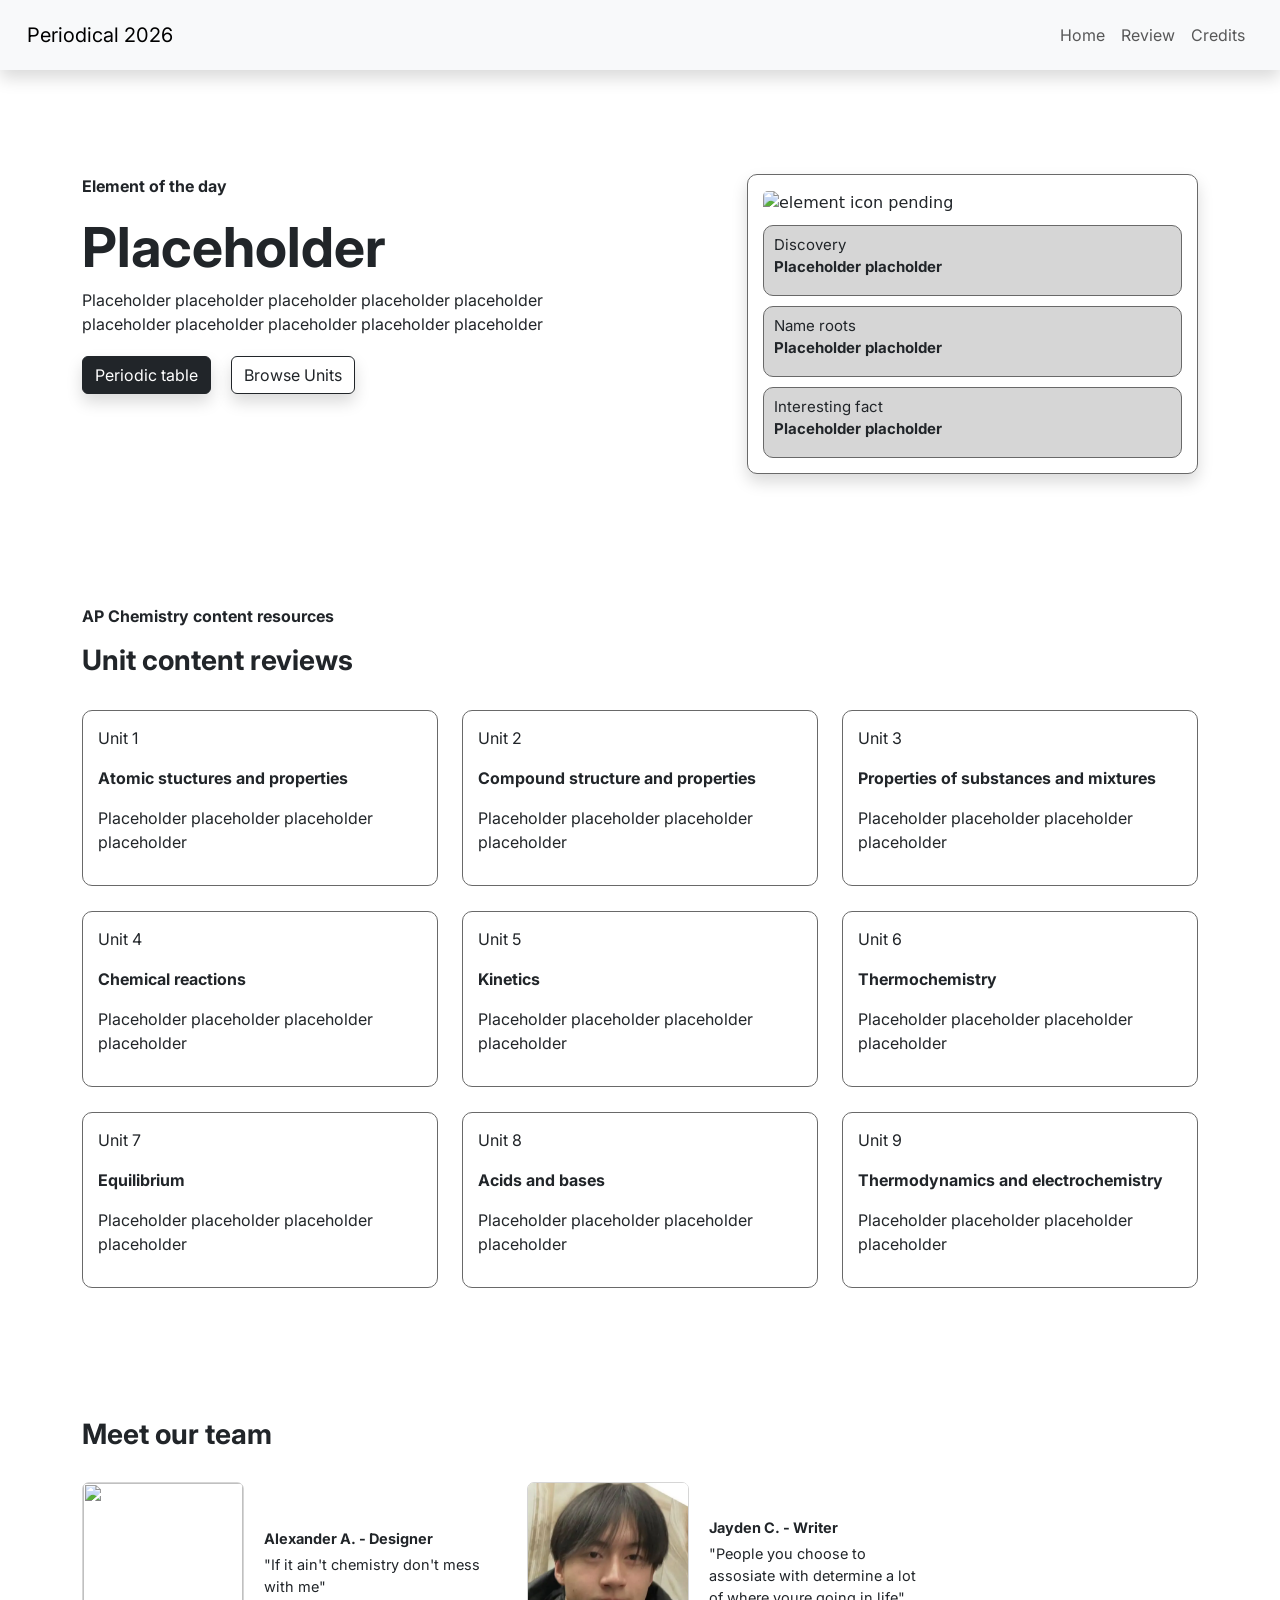
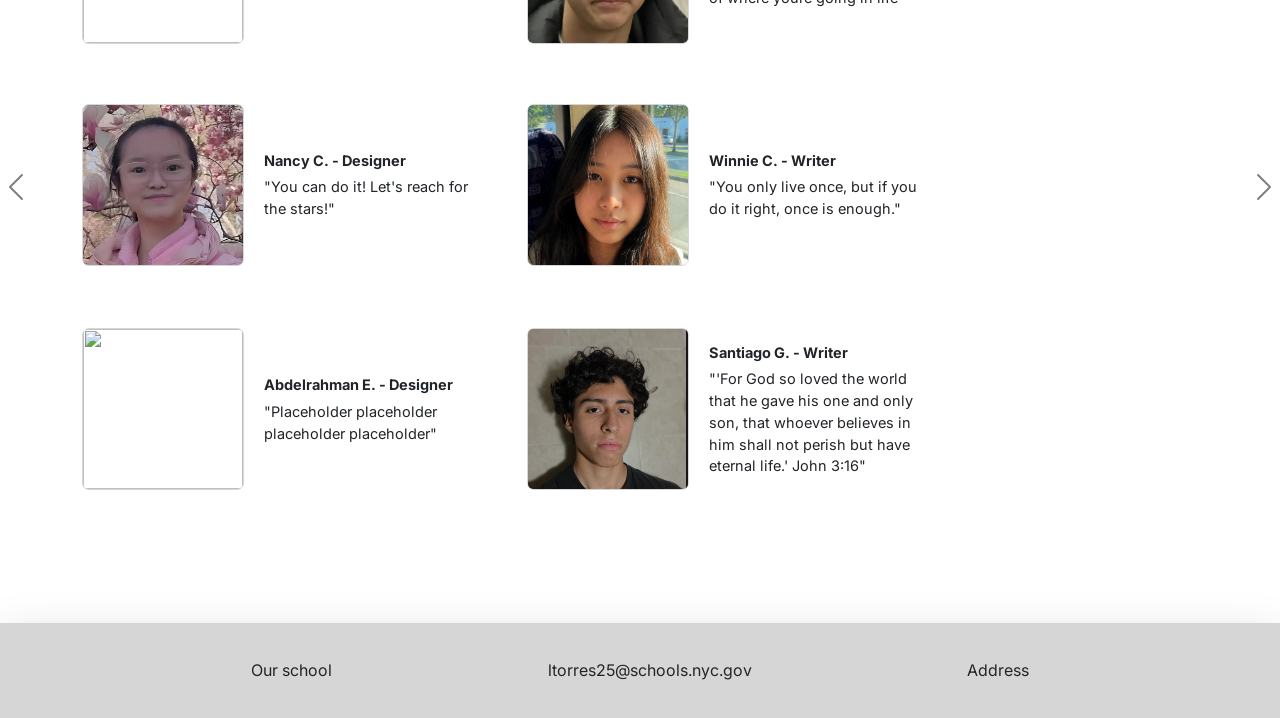
==== index.html @ 1b51ef60 "fix styling" ====
<!doctype html>
<html lang="en">
  <head>
    <meta charset="UTF-8" />
    <meta name="viewport" content="width=device-width, initial-scale=1.0" />
    <title>Periodical 2026</title>

    <!--Inter font-->
    <link rel="preconnect" href="https://fonts.googleapis.com">
    <link rel="preconnect" href="https://fonts.gstatic.com" crossorigin>
    <link href="https://fonts.googleapis.com/css2?family=Baloo+2:wght@400..800&family=Barlow+Condensed:ital,wght@0,100;0,200;0,300;0,400;0,500;0,600;0,700;0,800;0,900;1,100;1,200;1,300;1,400;1,500;1,600;1,700;1,800;1,900&family=BioRhyme:wght@200..800&family=Dongle&family=Gafata&family=Inter:ital,opsz,wght@0,14..32,100..900;1,14..32,100..900&family=Lexend:wght@100..900&family=Manrope:wght@200..800&family=Open+Sans:ital,wght@0,300..800;1,300..800&family=Petrona:ital,wght@0,100..900;1,100..900&family=Poppins:ital,wght@0,100;0,200;0,300;0,400;0,500;0,600;0,700;0,800;0,900;1,100;1,200;1,300;1,400;1,500;1,600;1,700;1,800;1,900&family=Roboto:ital,wght@0,100..900;1,100..900&family=Space+Mono:ital,wght@0,400;0,700;1,400;1,700&display=swap" rel="stylesheet">

    <link href="https://cdn.jsdelivr.net/npm/bootstrap@5.3.8/dist/css/bootstrap.min.css" rel="stylesheet" integrity="sha384-sRIl4kxILFvY47J16cr9ZwB07vP4J8+LH7qKQnuqkuIAvNWLzeN8tE5YBujZqJLB" crossorigin="anonymous">
    <link href="style.css" rel="stylesheet" type="text/css" />
  </head>
  <body>
    <p id="home">home</p>
    <nav class="navbar fixed-top bg-body-tertiary navbar-expand-lg shadow" data-bs-theme="light">
        <div class="container-fluid">
            <span class="navbar-brand mb-0 inter-regular">Periodical 2026</span>
            <button class="navbar-toggler" type="button" data-bs-toggle="collapse" data-bs-target="#navbarSupportedContent" aria-controls="navbarSupportedContent" aria-expanded="false" aria-label="Toggle navigation">
            <span class="navbar-toggler-icon"></span>
            </button>
            <div class="collapse navbar-collapse" id="navbarSupportedContent">
                <ul class="navbar-nav ms-auto mb-2 mb-lg-0">
                <li class="nav-item">
                    <a class="nav-link inter-regular" aria-current="page" href="#home">Home</a>
                </li>
                <li class="nav-item">
                    <a class="nav-link inter-regular" aria-current="page" href="#unit-content">Review</a>
                </li>
                <li class="nav-item">
                    <a class="nav-link inter-regular" aria-current="page" href="#credits">Credits</a>
                </li>
                </ul>
            </div>
        </div>
    </nav>

    <div class="container-fluid spacing" id="daily-element">
        <div class="container">
            <div class="row justify-content-center">
                <div class="col-lg-7 col-12 align-items-center">
                    <p class="inter-bold">Element of the day</p>
                    <h1 class="inter-bold" id="element-name">Placeholder</h1>
                    <p class="inter-regular"id="info">Placeholder placeholder placeholder placeholder placeholder placeholder placeholder placeholder placeholder placeholder</p>
                    <div id="button-align">
                        <a class="btn btn-dark shadow inter-regular" href="periodicTable.html">Periodic table</a>
                        <a class="btn btn-outline-dark shadow inter-regular" href="#unit-content">Browse Units</a>
                    </div>
                </div>
                <div class="col-lg-5 col-12 align-self-flex-end">
                    <div class="container shadow" id="element-card">
                        <img src="" alt="element icon pending">
                        <div class="box">
                            <p class="inter-regular sub-title">Discovery</p>
                            <p class="inter-bold">Placeholder placholder</p>
                        </div>
                        <div class="box">
                            <p class="inter-regular sub-title">Name roots</p>
                            <p class="inter-bold">Placeholder placholder</p>
                        </div>
                        <div class="box">
                            <p class="inter-regular sub-title">Interesting fact</p>
                            <p class="inter-bold">Placeholder placholder</p>
                        </div>
                    </div>
                </div>
            </div>
        </div>
    </div>

    <div class="container-fluid spacing" id="unit-content">
        <div class="container">
            <p class="inter-bold">AP Chemistry content resources</p>
            <h3 class="inter-bold">Unit content reviews</h3>
            <div class="row g-4 justify-content-center">
                <div class="col-lg-4 col-12">
                    <div class="units">
                        <a href="unit-template.html">
                            <p class="inter-regular">Unit 1</p>
                            <p class="inter-bold">Atomic stuctures and properties</p>
                            <p class="inter-regular">Placeholder placeholder placeholder placeholder</p>
                        </a>
                    </div>
                </div>
                <div class="col-lg-4 col-12">
                    <div class="units">
                        <a href="unit-template.html">
                            <p class="inter-regular">Unit 2</p>
                            <p class="inter-bold">Compound structure and properties</p>
                            <p class="inter-regular">Placeholder placeholder placeholder placeholder</p>
                        </a>
                    </div>
                </div>
                <div class="col-lg-4 col-12 ">
                    <div class="units">
                        <a href="unit-template.html">
                            <p class="inter-regular">Unit 3</p>
                            <p class="inter-bold">Properties of substances and mixtures</p>
                            <p class="inter-regular">Placeholder placeholder placeholder placeholder</p>
                        </a>
                    </div>
                </div>
            </div>
            <div class="row g-4 justify-content-center">
                <div class="col-lg-4 col-12">
                    <div class="units">
                        <a href="unit-template.html">
                            <p class="inter-regular">Unit 4</p>
                            <p class="inter-bold">Chemical reactions</p>
                            <p class="inter-regular">Placeholder placeholder placeholder placeholder</p>
                        </a>
                    </div>
                </div>
                <div class="col-lg-4 col-12">
                    <div class="units">
                        <a href="unit-template.html">
                            <p class="inter-regular">Unit 5</p>
                            <p class="inter-bold">Kinetics</p>
                            <p class="inter-regular">Placeholder placeholder placeholder placeholder</p>
                        </a>
                    </div>
                </div>
                <div class="col-lg-4 col-12 ">
                    <div class="units">
                        <a href="unit-template.html">
                            <p class="inter-regular">Unit 6</p>
                            <p class="inter-bold">Thermochemistry</p>
                            <p class="inter-regular">Placeholder placeholder placeholder placeholder</p>
                        </a>
                    </div>
                </div>
            </div>
            <div class="row g-4 justify-content-center">
                <div class="col-lg-4 col-12">
                    <div class="units">
                        <a href="unit-template.html">
                            <p class="inter-regular">Unit 7</p>
                            <p class="inter-bold">Equilibrium</p>
                            <p class="inter-regular">Placeholder placeholder placeholder placeholder</p>
                        </a>
                    </div>
                </div>
                <div class="col-lg-4 col-12">
                    <div class="units">
                        <a href="unit-template.html">
                            <p class="inter-regular">Unit 8</p>
                            <p class="inter-bold">Acids and bases</p>
                            <p class="inter-regular">Placeholder placeholder placeholder placeholder</p>
                        </a>
                    </div>
                </div>
                <div class="col-lg-4 col-12 ">
                    <div class="units">
                        <a href="unit-template.html">
                            <p class="inter-regular">Unit 9</p>
                            <p class="inter-bold">Thermodynamics and electrochemistry</p>
                            <p class="inter-regular">Placeholder placeholder placeholder placeholder</p>
                        </a>
                    </div>
                </div>
            </div>
        </div>
    </div>

    <div class="container-fluid spacing" id="credits">
        <div class="container">
        <h3 class="inter-bold">Meet our team</h3>
            <div class="carousel carousel-dark slide" id="carousel-team" data-bs-ride="carousel">
                <div class="carousel-inner">
                    <div class="carousel-item active">
                        <div class="profiles">
                            <div class="person">
                                <div class="picture">
                                    <img src="imgs/Alexander Alvarado.jpg" width="160px" height="160px">
                                </div>
                                <div class="description">
                                    <p class="name inter-bold">Alexander A. - Designer</p>
                                    <p class="inter-regular">"If it ain't chemistry don't mess with me"</p>
                                </div>
                            </div>
                            <div class="person">
                                <div class="picture">
                                    <img src="imgs/Jayden Cen.png" width="160px" height="160px">
                                </div>
                                <div class="description">
                                    <p class="name inter-bold">Jayden C. - Writer</p>
                                    <p class="inter-regular">"People you choose to assosiate with determine a lot of where youre going in life"</p>
                                </div>
                            </div>
                            <div class="person">
                                <div class="picture">
                                    <img src="imgs/Nancy Chen.png" width="160px" height="160px">
                                </div>
                                <div class="description">
                                    <p class="name inter-bold">Nancy C. - Designer</p>
                                    <p class="inter-regular">"You can do it! Let's reach for the stars!"</p>
                                </div>
                            </div>
                            <div class="person">
                                <div class="picture">
                                    <img src="imgs/Winnie Chen.png" width="160px" height="160px">
                                </div>
                                <div class="description">
                                    <p class="name inter-bold">Winnie C. - Writer</p>
                                    <p class="inter-regular">"You only live once, but if you do it right, once is enough."</p>
                                </div>
                            </div>
                            <div class="person">
                                <div class="picture">
                                    <img src="https://cdn.pixabay.com/photo/2015/10/05/22/37/blank-profile-picture-973460_1280.png" width="160px" height="160px">
                                </div>
                                <div class="description">
                                    <p class="name inter-bold">Abdelrahman E. - Designer</p>
                                    <p class="inter-regular">"Placeholder placeholder placeholder placeholder"</p>
                                </div>
                            </div>
                            <div class="person">
                                <div class="picture">
                                    <img src="imgs/Santiago Garcia Vidal.png" width="160px" height="160px">
                                </div>
                                <div class="description">
                                    <p class="name inter-bold">Santiago G. - Writer</p>
                                    <p class="inter-regular">"'For God so loved the world that he gave his one and only son, that whoever believes in him shall not perish but have eternal life.' John 3:16"</p>
                                </div>
                            </div>
                        </div>
                    </div>
                    <div class="carousel-item">
                        <div class="profiles">
                            <div class="person">
                                <div class="picture">
                                    <img src="imgs/Sara Golabek.jpg" width="160px" height="160px">
                                </div>
                                <div class="description">
                                    <p class="name inter-bold">Sara G. - Writer</p>
                                    <p class="inter-regular" style="font-size: 13px">"Knowing is better than wondering. Waking is better than sleeping, and even the biggest failure, even the worst mistake, beats the hell out of never trying."</p>
                                </div>
                            </div>
                            <div class="person">
                                <div class="picture">
                                    <img src="https://cdn.pixabay.com/photo/2015/10/05/22/37/blank-profile-picture-973460_1280.png" width="160px" height="160px">
                                </div>
                                <div class="description">
                                    <p class="name inter-bold">Qilin G. - Writer</p>
                                    <p class="inter-regular">"Placeholder placeholder placeholder placeholder"</p>
                                </div>
                            </div>
                            <div class="person">
                                <div class="picture">
                                    <img src="https://cdn.pixabay.com/photo/2015/10/05/22/37/blank-profile-picture-973460_1280.png" width="160px" height="160px">
                                </div>
                                <div class="description">
                                    <p class="name inter-bold">Lixin H. - Designer</p>
                                    <p class="inter-regular">"Placeholder placeholder placeholder placeholder"</p>
                                </div>
                            </div>
                            <div class="person">
                                <div class="picture">
                                    <img src="imgs/Ronnie Huang.jpg" width="160px" height="160px">
                                </div>
                                <div class="description">
                                    <p class="name inter-bold">Ronnie H. - Writer</p>
                                    <p class="inter-regular">"You only get one life to try everything, so don't hesitate to go beyond."</p>
                                </div>
                            </div>
                            <div class="person">
                                <div class="picture">
                                    <img src="https://cdn.pixabay.com/photo/2015/10/05/22/37/blank-profile-picture-973460_1280.png" width="160px" height="160px">
                                </div>
                                <div class="description">
                                    <p class="name inter-bold">Yiwen J. - Designer</p>
                                    <p class="inter-regular">"Placeholder placeholder placeholder placeholder"</p>
                                </div>
                            </div>
                            <div class="person">
                                <div class="picture">
                                    <img src="imgs/Farzona Khabibova.png" width="160px" height="160px">
                                </div>
                                <div class="description">
                                    <p class="name inter-bold">Farzona K. - Writer</p>
                                    <p class="inter-regular">"What are you afraid of losing, when nothing in the world actually belongs to you."</p>
                                </div>
                            </div>
                        </div>
                    </div>
                    <div class="carousel-item">
                        <div class="profiles">
                            <div class="person">
                                <div class="picture">
                                    <img src="imgs/Jayden Khoo.png" width="160px" height="160px">
                                </div>
                                <div class="description">
                                    <p class="name inter-bold">Jayden K. - Writer</p>
                                    <p class="inter-regular">"Education is important but so is food"</p>
                                </div>
                            </div>
                            <div class="person">
                                <div class="picture">
                                    <img src="imgs/Lizzy Kopaleishvili.jpg" width="160px" height="160px">
                                </div>
                                <div class="description">
                                    <p class="name inter-bold">Lizzy K. - Writer</p>
                                    <p class="inter-regular">"I'm finally out of my element"</p>
                                </div>
                            </div>
                            <div class="person">
                                <div class="picture">
                                    <img src="imgs/Darren Li.png" width="160px" height="160px">
                                </div>
                                <div class="description">
                                    <p class="name inter-bold">Darren L. - Designer</p>
                                    <p class="inter-regular">"You can choose your own growth, but you can’t choose it for anyone else. Focus on your progress, not on forcing your vision onto others."</p>
                                </div>
                            </div>
                            <div class="person">
                                <div class="picture">
                                    <img src="imgs/William Li.jpg" width="160px" height="160px">
                                </div>
                                <div class="description">
                                    <p class="name inter-bold">William L. - Designer</p>
                                    <p class="inter-regular">"If you've ever regretted missing out on something, how can you be sure that you would definitely succeed? So don't look back."</p>
                                </div>
                            </div>
                            <div class="person">
                                <div class="picture">
                                    <img src="imgs/Jacky Lin.png" width="160px" height="160px">
                                </div>
                                <div class="description">
                                    <p class="name inter-bold">Jacky L. - Writer</p>
                                    <p class="inter-regular">"You have to learn to adapt to circumstances and be ready to respond to any situation, in order to flow around obtsacles."</p>
                                </div>
                            </div>
                            <div class="person">
                                <div class="picture">
                                    <img src="https://cdn.pixabay.com/photo/2015/10/05/22/37/blank-profile-picture-973460_1280.png" width="160px" height="160px">
                                </div>
                                <div class="description">
                                    <p class="name inter-bold">Leo L. - Designer</p>
                                    <p class="inter-regular">"Placeholder placeholder placeholder placeholder"</p>
                                </div>
                            </div>
                        </div>
                    </div>
                    <div class="carousel-item">
                        <div class="profiles">
                            <div class="person">
                                <div class="picture">
                                    <img src="https://cdn.pixabay.com/photo/2015/10/05/22/37/blank-profile-picture-973460_1280.png" width="160px" height="160px">
                                </div>
                                <div class="description">
                                    <p class="name inter-bold">Ryan L. - Designer</p>
                                    <p class="inter-regular">"Placeholder placeholder placeholder placeholder"</p>
                                </div>
                            </div>
                            <div class="person">
                                <div class="picture">
                                    <img src="https://cdn.pixabay.com/photo/2015/10/05/22/37/blank-profile-picture-973460_1280.png" width="160px" height="160px">
                                </div>
                                <div class="description">
                                    <p class="name inter-bold">Xue L. - Writer</p>
                                    <p class="inter-regular">"Placeholder placeholder placeholder placeholder"</p>
                                </div>
                            </div>
                            <div class="person">
                                <div class="picture">
                                    <img src="imgs/zhenglin.png" width="160px" height="160px">
                                </div>
                                <div class="description">
                                    <p class="name inter-bold">Zheng L. - Writer</p>
                                    <p class="inter-regular">"阿巴阿巴s"</p>
                                </div>
                            </div>
                            <div class="person">
                                <div class="picture">
                                    <img src="imgs/Jolee Liu.jpg" width="160px" height="160px">
                                </div>
                                <div class="description">
                                    <p class="name inter-bold">Jolee L. - Designer</p>
                                    <p class="inter-regular">"Look beyond perfectionism and embrace rigorous challenges."</p>
                                </div>
                            </div>
                            <div class="person">
                                <div class="picture">
                                    <img src="imgs/Gabriel Mora.png" width="160px" height="160px">
                                </div>
                                <div class="description">
                                    <p class="name inter-bold">Gabriel M. - Designer</p>
                                    <p class="inter-regular">"Hi"</p>
                                </div>
                            </div>
                            <div class="person">
                                <div class="picture">
                                    <img src="https://cdn.pixabay.com/photo/2015/10/05/22/37/blank-profile-picture-973460_1280.png" width="160px" height="160px">
                                </div>
                                <div class="description">
                                    <p class="name inter-bold">Citali P. - Writer</p>
                                    <p class="inter-regular">"Placeholder placeholder placeholder placeholder"</p>
                                </div>
                            </div>
                        </div>
                    </div>
                    <div class="carousel-item">
                        <div class="profiles">
                            <div class="person">
                                <div class="picture">
                                    <img src="imgs/Edward Perez Gomez.jpg" width="160px" height="160px">
                                </div>
                                <div class="description">
                                    <p class="name inter-bold">Edward P. - Designer</p>
                                    <p class="inter-regular">"You owe it to yourself to become everything you’ve ever dreamed of being."</p>
                                </div>
                            </div>
                            <div class="person">
                                <div class="picture">
                                    <img src="imgs/Rain Song.jpg" width="160px" height="160px">
                                </div>
                                <div class="description">
                                    <p class="name inter-bold">Rain S. - Designer</p>
                                    <p class="inter-regular">"Hi Everybody"</p>
                                </div>
                            </div>
                            <div class="person">
                                <div class="picture">
                                    <img src="https://cdn.pixabay.com/photo/2015/10/05/22/37/blank-profile-picture-973460_1280.png" width="160px" height="160px">
                                </div>
                                <div class="description">
                                    <p class="name inter-bold">Jesus V. - Writer</p>
                                    <p class="inter-regular">"Placeholder placeholder placeholder placeholder"</p>
                                </div>
                            </div>
                            <div class="person">
                                <div class="picture">
                                    <img src="imgs/Shi Jun Weng.png" width="160px" height="160px">
                                </div>
                                <div class="description">
                                    <p class="name inter-bold">Shijun W. - Designer</p>
                                    <p class="inter-regular">"Just write code in chemistry"</p>
                                </div>
                            </div>
                            <div class="person">
                                <div class="picture">
                                    <img src="imgs/Cammi Wong.jpg" width="160px" height="160px">
                                </div>
                                <div class="description">
                                    <p class="name inter-bold">Cammi W. - Writer</p>
                                    <p class="inter-regular">"We can become what we think"</p>
                                </div>
                            </div>
                            <div class="person">
                                <div class="picture">
                                    <img src="imgs/Tina Xiao.png" width="160px" height="160px">
                                </div>
                                <div class="description">
                                    <p class="name inter-bold">Tina X. - Designer</p>
                                    <p class="inter-regular">"If you believe in yourself, anything is possible"</p>
                                </div>
                            </div>
                        </div>
                    </div>
                </div>
                <button class="carousel-control-prev" type="button" data-bs-target="#carousel-team" data-bs-slide="prev">
                    <span class="carousel-control-prev-icon" aria-hidden="true"></span>
                    <span class="visually-hidden">Previous</span>
                </button>
                <button class="carousel-control-next" type="button" data-bs-target="#carousel-team" data-bs-slide="next">
                    <span class="carousel-control-next-icon" aria-hidden="true"></span>
                    <span class="visually-hidden">Next</span>
                </button>
            </div>
        </div>
    </div>

    <div class="shadow-lg" id="footer">
        <footer>
            <div>
                <a class="inter-regular" href="https://www.hstat.org/" target="_blank">Our school</a>
            </div>
            <div>
                <a class="inter-regular" href="mailto:ltorres25@schools.nyc.gov" target="_blank">ltorres25@schools.nyc.gov</a>
            </div>
            <div>
                <a class="inter-regular" href="https://maps.app.goo.gl/sKHwJFH19ot9GF3d6" target="_blank">Address</a>
            </div>
        </footer>
    </div>

    <script src="https://cdn.jsdelivr.net/npm/bootstrap@5.3.8/dist/js/bootstrap.bundle.min.js" integrity="sha384-FKyoEForCGlyvwx9Hj09JcYn3nv7wiPVlz7YYwJrWVcXK/BmnVDxM+D2scQbITxI" crossorigin="anonymous"></script>
  </body>
</html>
---- style.css ----
.inter-regular {
  font-family: "Inter", sans-serif;
  font-optical-sizing: auto;
  font-weight: 400;
  font-style: normal;
}
.inter-bold {
  font-family: "Inter", sans-serif;
  font-optical-sizing: auto;
  font-weight: 700;
  font-style: normal;
}
.navbar {
  padding: 15px;
}

.spacing {
  margin-bottom: 130px;
}
#daily-element{
    margin-top: 150px;
    padding: 0px 60px 0px 60px;
    width: 100%;
}
#element-name {
  font-size: 55px;
}
#button-align{
  display: flex;
  align-content: center;
  margin-top: 20px;
}
.btn {
  margin: 0px 20px 0px 0px;
}
#info {
  max-width: 500px;
}
#element-card {
  background-color: #fff;
  border: 1px solid #696969;
  border-radius: 10px;
  padding: 15px;
  margin-left: auto;
  width: 500px;
}
.align-self-flex-end{
  display:flex;
  align-self: flex-end;
}
.box{
  background-color: #d6d6d6;
  border: 1px solid #696969;
  border-radius: 10px;
  padding-left: 10px;
  margin: auto;
  margin-top: 10px;
  font-size: 15px;
}
.sub-title{
  margin: 8px 0px 0px 0px;
}

#unit-content{
  padding: 0px 60px 0px 60px;
  width: 100%;
}
.units{
  background-color: #fff;
  border: 1px solid #696969;
  border-radius: 10px;
  padding: 15px;
  margin-top: 25px;
}
a {
    text-decoration: none;
    color: inherit;
    /* display:block; */
}
img{
  border-radius: 5px;
}

#credits {
  padding: 0px 60px 0px 60px;
  position: relative;
}
.profiles {
  display:flex;
  flex-wrap: wrap;
  gap: 45px;
  justify-content: flex-start;
  row-gap: 60px;
  min-height: 450px;
}
/* .top-row{
  margin-bottom: 55px;
} */
.person{
  display: flex;
  align-items:center;
  gap: 20px;
}
.picture {
  margin:auto;
  border: 1px solid #d6d6d6;
  border-radius: 7px;
}
.description {
  margin: auto;
  width:218px;
  font-size: 14.5px;
}
.name{
  margin: 16px 0px 5px 0px;
}

.carousel{
  margin-top: 30px;
}
.carousel-control-prev {
  left: -150px;
}
.carousel-control-next {
  right: -150px;
}

#footer{
  background-color: #d6d6d6;
  margin-top: 130px;
}
footer{
  display: flex;
  justify-content: space-evenly;
  align-items: baseline;
  margin: auto;
  text-align:center;
  flex-wrap: wrap;
  align-content: center;
  padding: 35px;
}
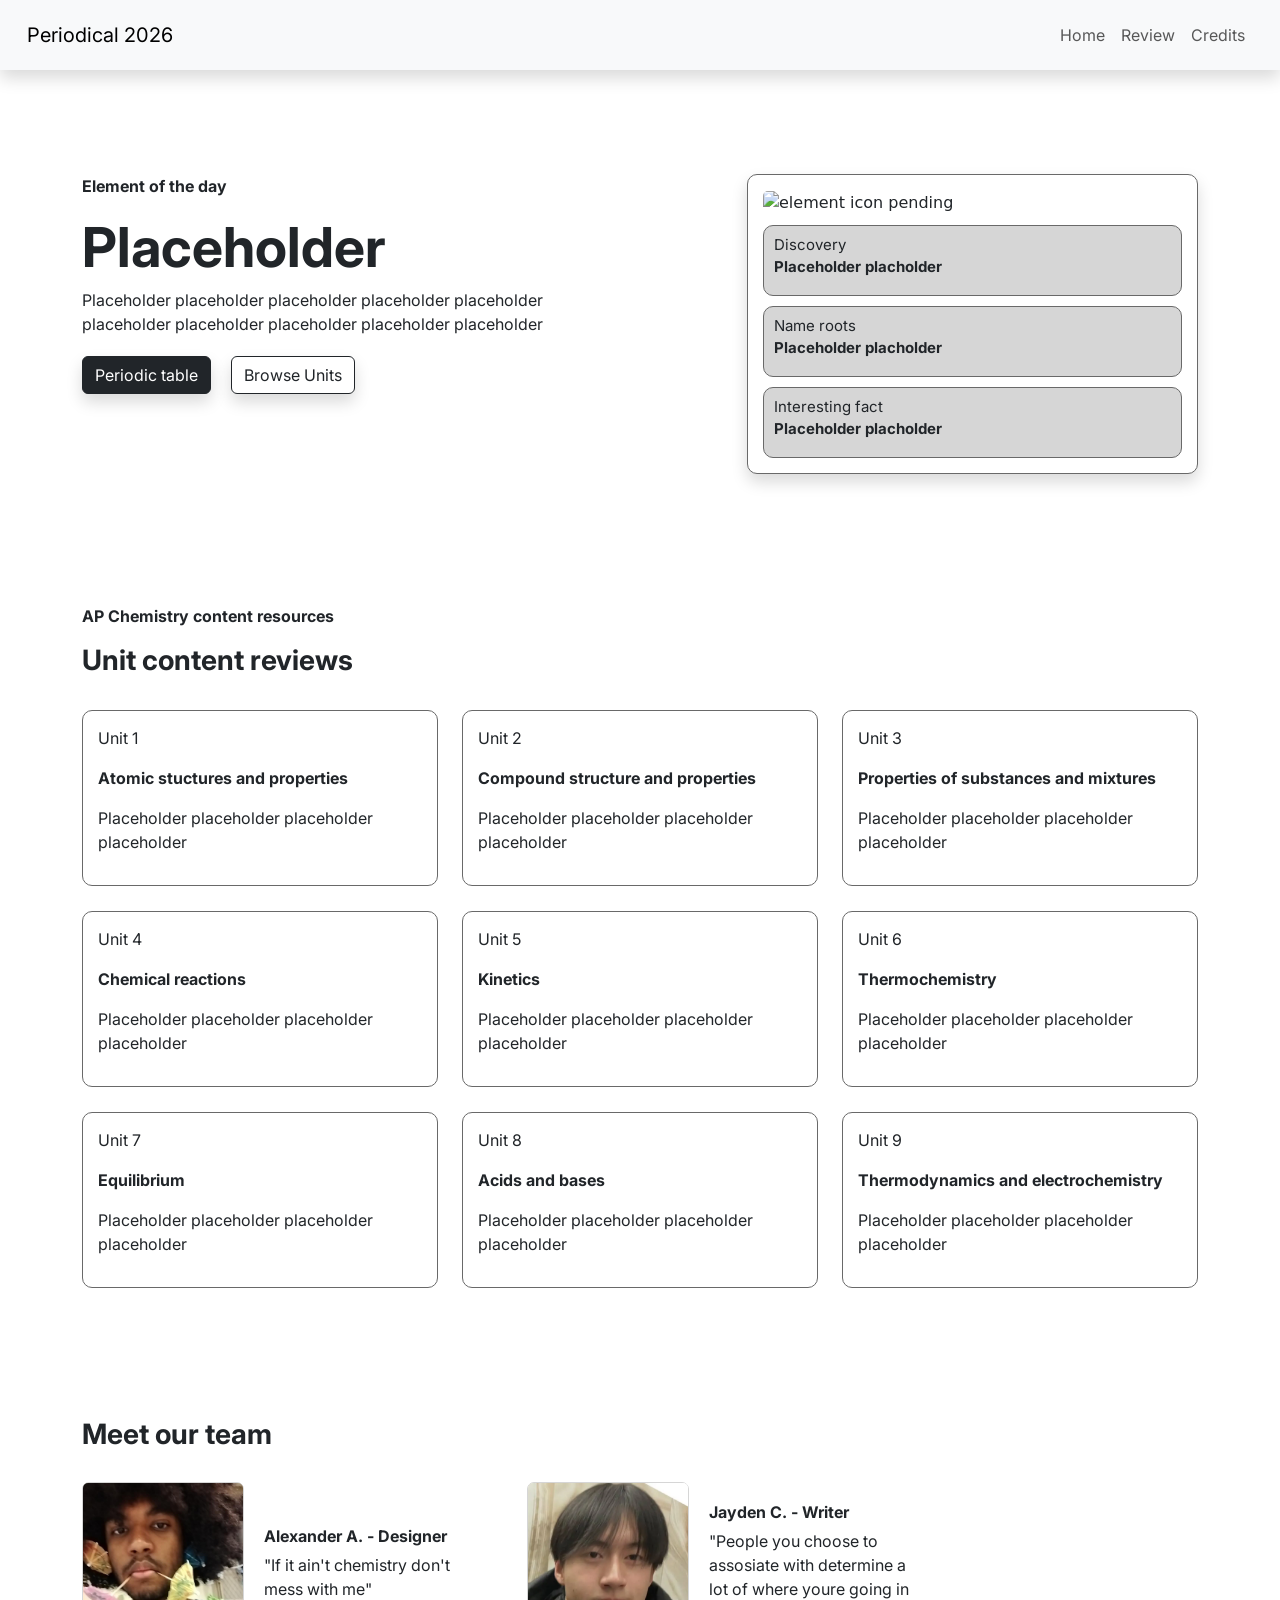
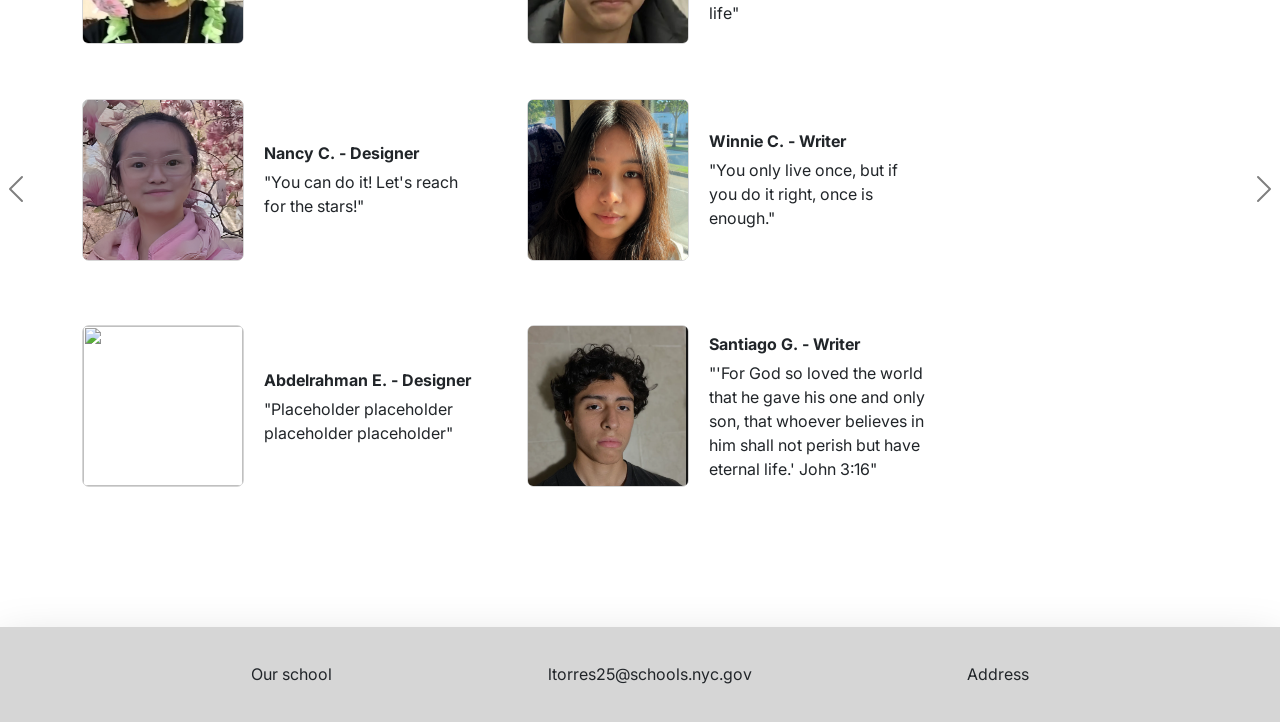
==== commit a5147d72: "Merge branch 'kysondev:main' into main" ====
--- a/index.html
+++ b/index.html
@@ -235,7 +235,7 @@
                                 </div>
                                 <div class="description">
                                     <p class="name inter-bold">Sara G. - Writer</p>
-                                    <p class="inter-regular" style="font-size: 13px">"Knowing is better than wondering. Waking is better than sleeping, and even the biggest failure, even the worst mistake, beats the hell out of never trying."</p>
+                                    <p class="inter-regular">"Knowing is better than wondering. Waking is better than sleeping, and even the biggest failure, even the worst mistake, beats the hell out of never trying."</p>
                                 </div>
                             </div>
                             <div class="person">
@@ -258,7 +258,7 @@
                             </div>
                             <div class="person">
                                 <div class="picture">
-                                    <img src="imgs/Ronnie Huang.jpg" width="160px" height="160px">
+                                    <img src="imgs/Ronnie Huang.png" width="160px" height="160px">
                                 </div>
                                 <div class="description">
                                     <p class="name inter-bold">Ronnie H. - Writer</p>
@@ -298,7 +298,7 @@
                             </div>
                             <div class="person">
                                 <div class="picture">
-                                    <img src="imgs/Lizzy Kopaleishvili.jpg" width="160px" height="160px">
+                                    <img src="imgs/Lizzy Kopaleishvili.png" width="160px" height="160px">
                                 </div>
                                 <div class="description">
                                     <p class="name inter-bold">Lizzy K. - Writer</p>
@@ -436,7 +436,7 @@
                                 </div>
                                 <div class="description">
                                     <p class="name inter-bold">Shijun W. - Designer</p>
-                                    <p class="inter-regular">"Just write code in chemistry"</p>
+                                    <p class="Just write code in chemistry"></p>
                                 </div>
                             </div>
                             <div class="person">
--- a/style.css
+++ b/style.css
@@ -89,9 +89,8 @@
   display:flex;
   flex-wrap: wrap;
   gap: 45px;
-  justify-content: flex-start;
-  row-gap: 60px;
-  min-height: 450px;
+  justify-content: start;
+  row-gap: 55px;
 }
 /* .top-row{
   margin-bottom: 55px;
@@ -109,7 +108,6 @@
 .description {
   margin: auto;
   width:218px;
-  font-size: 14.5px;
 }
 .name{
   margin: 16px 0px 5px 0px;
@@ -138,4 +136,4 @@
   flex-wrap: wrap;
   align-content: center;
   padding: 35px;
-}
+}
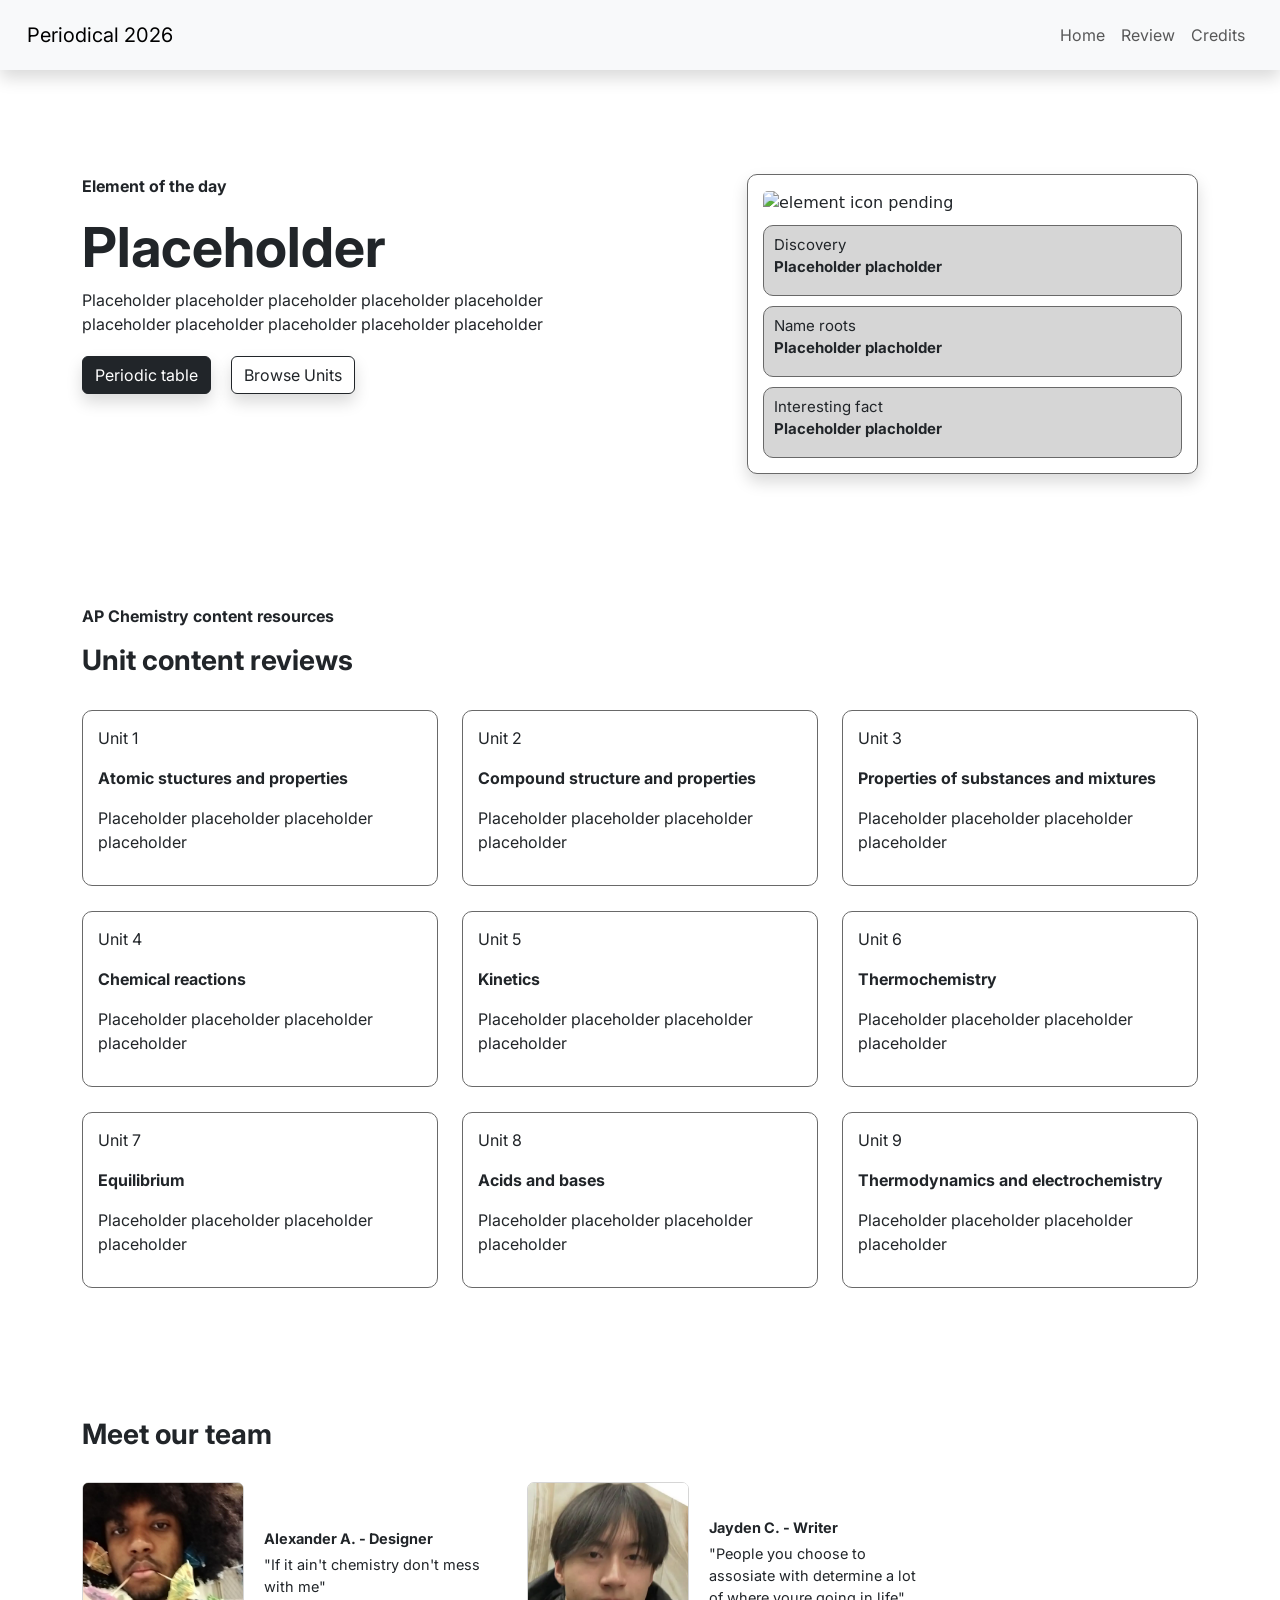
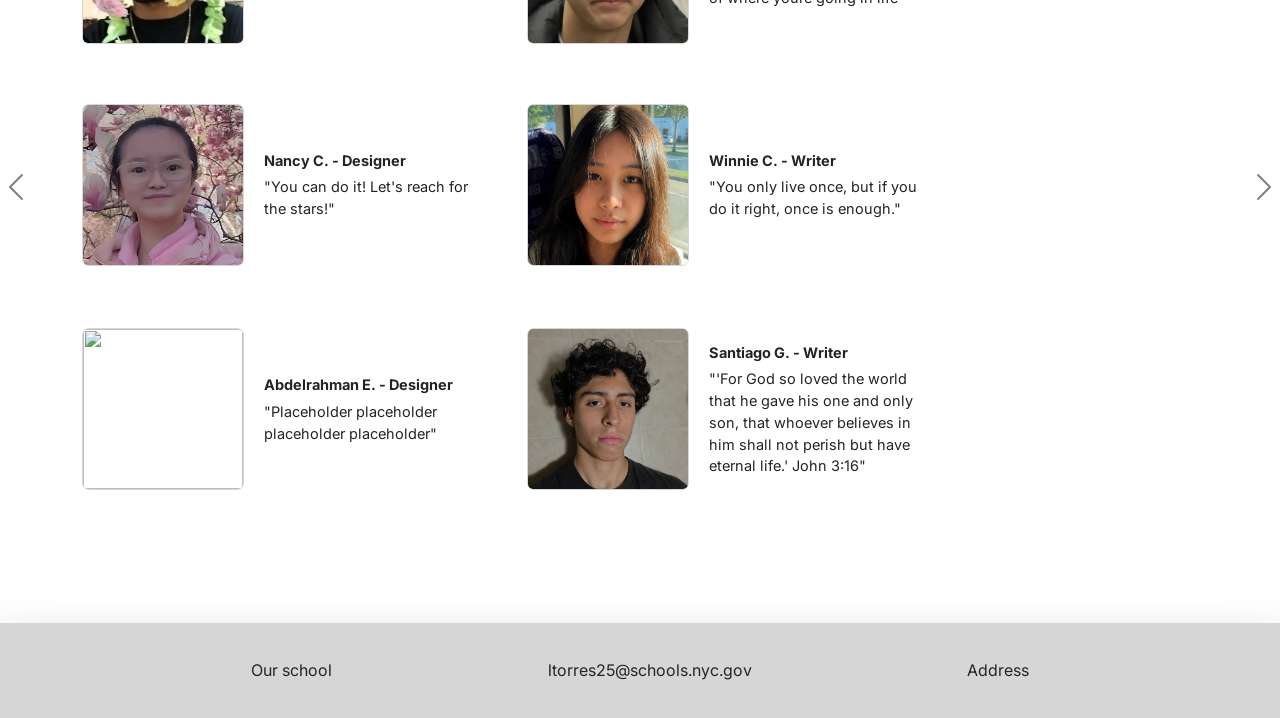
==== commit 14351b5a: "Merge branch 'kysondev:main' into main" ====
--- a/index.html
+++ b/index.html
@@ -218,7 +218,7 @@
                             </div>
                             <div class="person">
                                 <div class="picture">
-                                    <img src="imgs/Santiago Garcia Vidal.png" width="160px" height="160px">
+                                    <img src="imgs/Santiago Garcia Vidal.jpg" width="160px" height="160px">
                                 </div>
                                 <div class="description">
                                     <p class="name inter-bold">Santiago G. - Writer</p>
@@ -235,7 +235,7 @@
                                 </div>
                                 <div class="description">
                                     <p class="name inter-bold">Sara G. - Writer</p>
-                                    <p class="inter-regular">"Knowing is better than wondering. Waking is better than sleeping, and even the biggest failure, even the worst mistake, beats the hell out of never trying."</p>
+                                    <p class="inter-regular" style="font-size: 13px">"Knowing is better than wondering. Waking is better than sleeping, and even the biggest failure, even the worst mistake, beats the hell out of never trying."</p>
                                 </div>
                             </div>
                             <div class="person">
@@ -258,7 +258,7 @@
                             </div>
                             <div class="person">
                                 <div class="picture">
-                                    <img src="imgs/Ronnie Huang.png" width="160px" height="160px">
+                                    <img src="imgs/Ronnie Huang.jpg" width="160px" height="160px">
                                 </div>
                                 <div class="description">
                                     <p class="name inter-bold">Ronnie H. - Writer</p>
@@ -298,7 +298,7 @@
                             </div>
                             <div class="person">
                                 <div class="picture">
-                                    <img src="imgs/Lizzy Kopaleishvili.png" width="160px" height="160px">
+                                    <img src="imgs/Lizzy Kopaleishvili.jpg" width="160px" height="160px">
                                 </div>
                                 <div class="description">
                                     <p class="name inter-bold">Lizzy K. - Writer</p>
@@ -383,7 +383,7 @@
                             </div>
                             <div class="person">
                                 <div class="picture">
-                                    <img src="imgs/Gabriel Mora.png" width="160px" height="160px">
+                                    <img src="imgs/Gabriel Mora.jpg" width="160px" height="160px">
                                 </div>
                                 <div class="description">
                                     <p class="name inter-bold">Gabriel M. - Designer</p>
@@ -432,11 +432,11 @@
                             </div>
                             <div class="person">
                                 <div class="picture">
-                                    <img src="imgs/Shi Jun Weng.png" width="160px" height="160px">
+                                    <img src="imgs/Shijun Weng.jpg" width="160px" height="160px">
                                 </div>
                                 <div class="description">
                                     <p class="name inter-bold">Shijun W. - Designer</p>
-                                    <p class="Just write code in chemistry"></p>
+                                    <p class="inter-regular">"Just write code in chemistry"</p>
                                 </div>
                             </div>
                             <div class="person">
--- a/style.css
+++ b/style.css
@@ -89,8 +89,9 @@
   display:flex;
   flex-wrap: wrap;
   gap: 45px;
-  justify-content: start;
-  row-gap: 55px;
+  justify-content: flex-start;
+  row-gap: 60px;
+  min-height: 450px;
 }
 /* .top-row{
   margin-bottom: 55px;
@@ -108,6 +109,7 @@
 .description {
   margin: auto;
   width:218px;
+  font-size: 14.5px;
 }
 .name{
   margin: 16px 0px 5px 0px;
@@ -136,4 +138,4 @@
   flex-wrap: wrap;
   align-content: center;
   padding: 35px;
-}+}
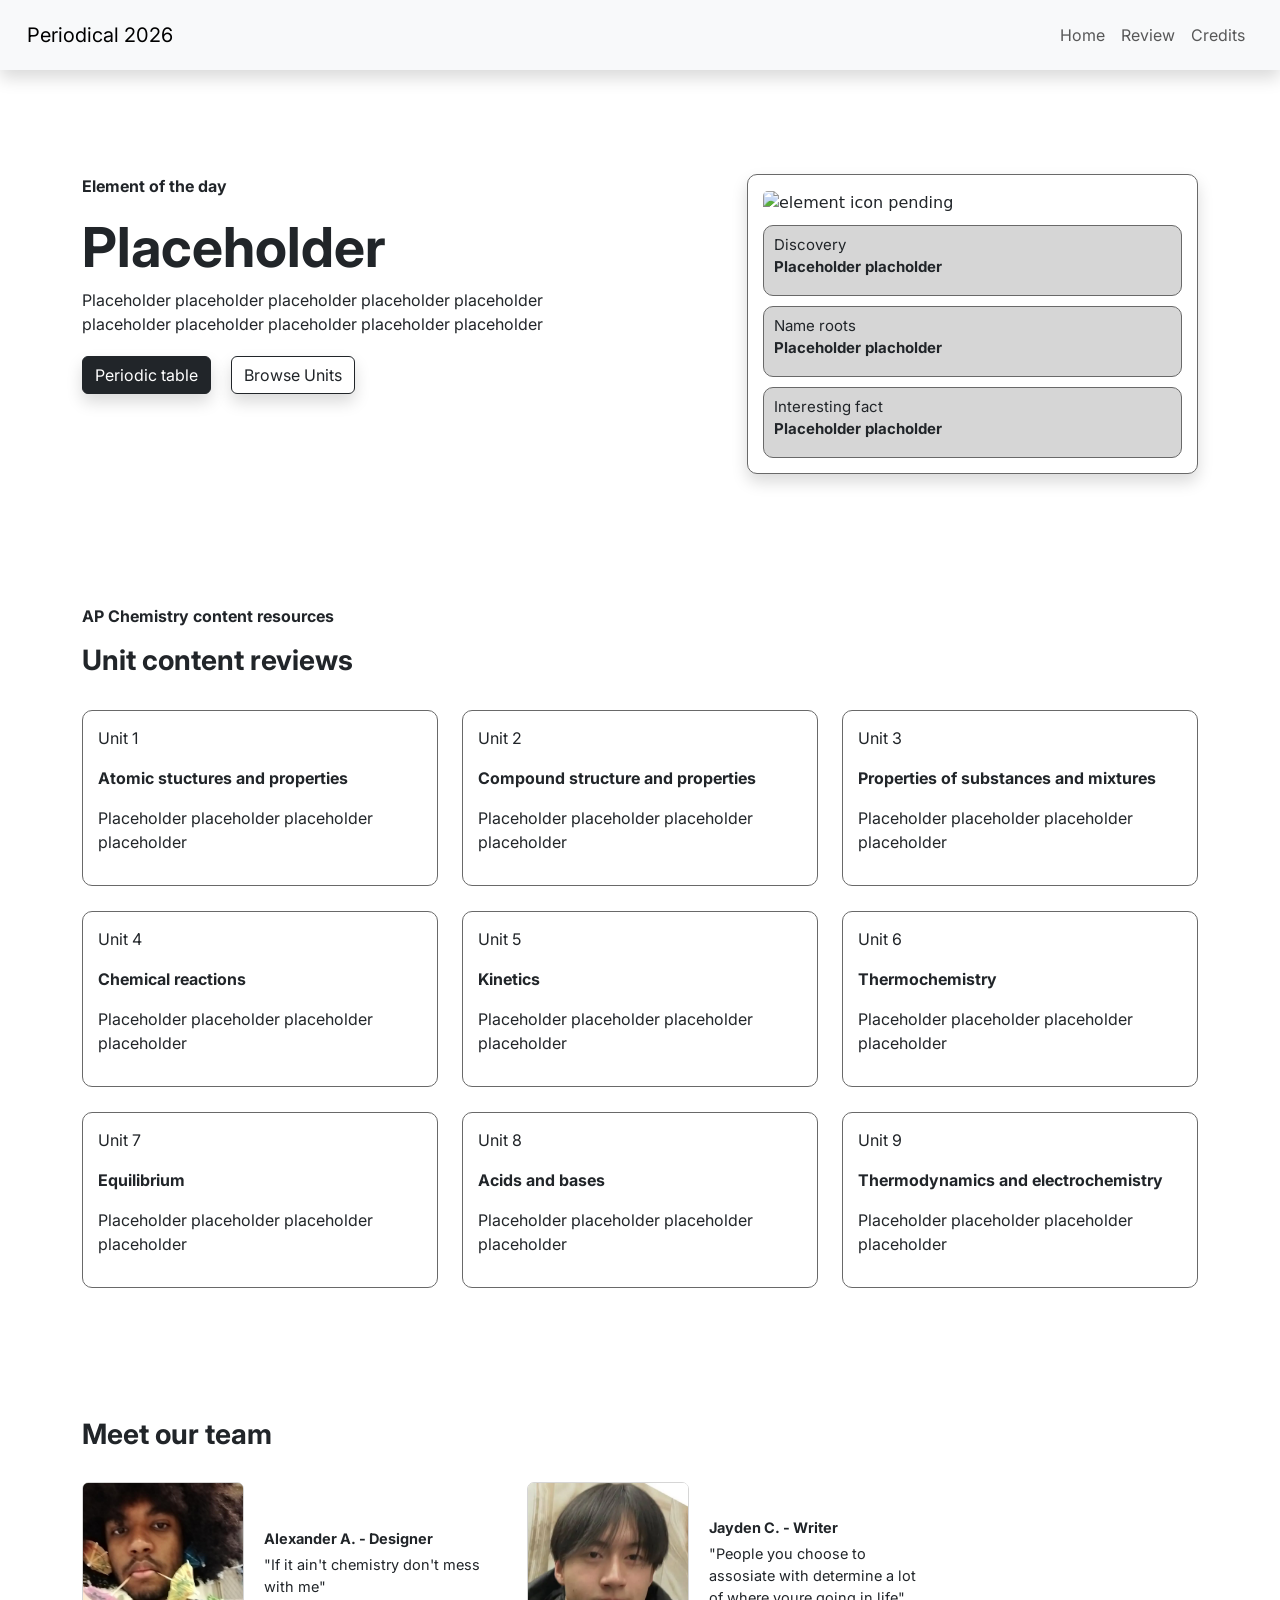
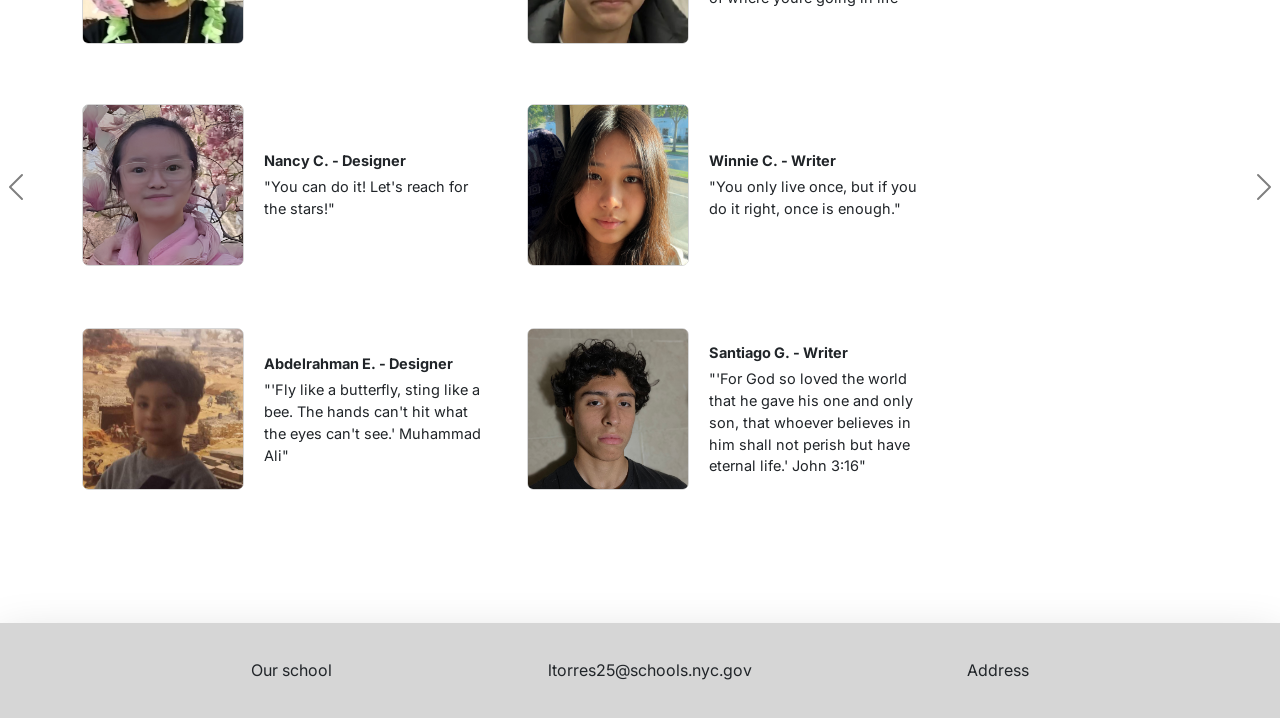
==== commit 75446ace: "Merge pull request #44 from joleel3389/main add citlali and abdel to creds" ====
--- a/index.html
+++ b/index.html
@@ -209,11 +209,11 @@
                             </div>
                             <div class="person">
                                 <div class="picture">
-                                    <img src="https://cdn.pixabay.com/photo/2015/10/05/22/37/blank-profile-picture-973460_1280.png" width="160px" height="160px">
+                                    <img src="imgs/Abdelrahman Ebed.jpg" width="160px" height="160px">
                                 </div>
                                 <div class="description">
                                     <p class="name inter-bold">Abdelrahman E. - Designer</p>
-                                    <p class="inter-regular">"Placeholder placeholder placeholder placeholder"</p>
+                                    <p class="inter-regular">"'Fly like a butterfly, sting like a bee. The hands can't hit what the eyes can't see.' Muhammad Ali"</p>
                                 </div>
                             </div>
                             <div class="person">
@@ -267,11 +267,11 @@
                             </div>
                             <div class="person">
                                 <div class="picture">
-                                    <img src="https://cdn.pixabay.com/photo/2015/10/05/22/37/blank-profile-picture-973460_1280.png" width="160px" height="160px">
+                                    <img src="imgs/Yiwen Jiang.png" width="160px" height="160px">
                                 </div>
                                 <div class="description">
                                     <p class="name inter-bold">Yiwen J. - Designer</p>
-                                    <p class="inter-regular">"Placeholder placeholder placeholder placeholder"</p>
+                                    <p class="inter-regular">"Eat, sleep, and repeat (๑ᵔ⤙ᵔ๑)"</p>
                                 </div>
                             </div>
                             <div class="person">
@@ -365,7 +365,7 @@
                             </div>
                             <div class="person">
                                 <div class="picture">
-                                    <img src="imgs/zhenglin.png" width="160px" height="160px">
+                                    <img src="imgs/Zheng Lin.png" width="160px" height="160px">
                                 </div>
                                 <div class="description">
                                     <p class="name inter-bold">Zheng L. - Writer</p>
@@ -392,11 +392,11 @@
                             </div>
                             <div class="person">
                                 <div class="picture">
-                                    <img src="https://cdn.pixabay.com/photo/2015/10/05/22/37/blank-profile-picture-973460_1280.png" width="160px" height="160px">
+                                    <img src="imgs/Citlali Pacheco.jpg" width="160px" height="160px">
                                 </div>
                                 <div class="description">
                                     <p class="name inter-bold">Citali P. - Writer</p>
-                                    <p class="inter-regular">"Placeholder placeholder placeholder placeholder"</p>
+                                    <p class="inter-regular">"I understood the assignment… sometimes."</p>
                                 </div>
                             </div>
                         </div>
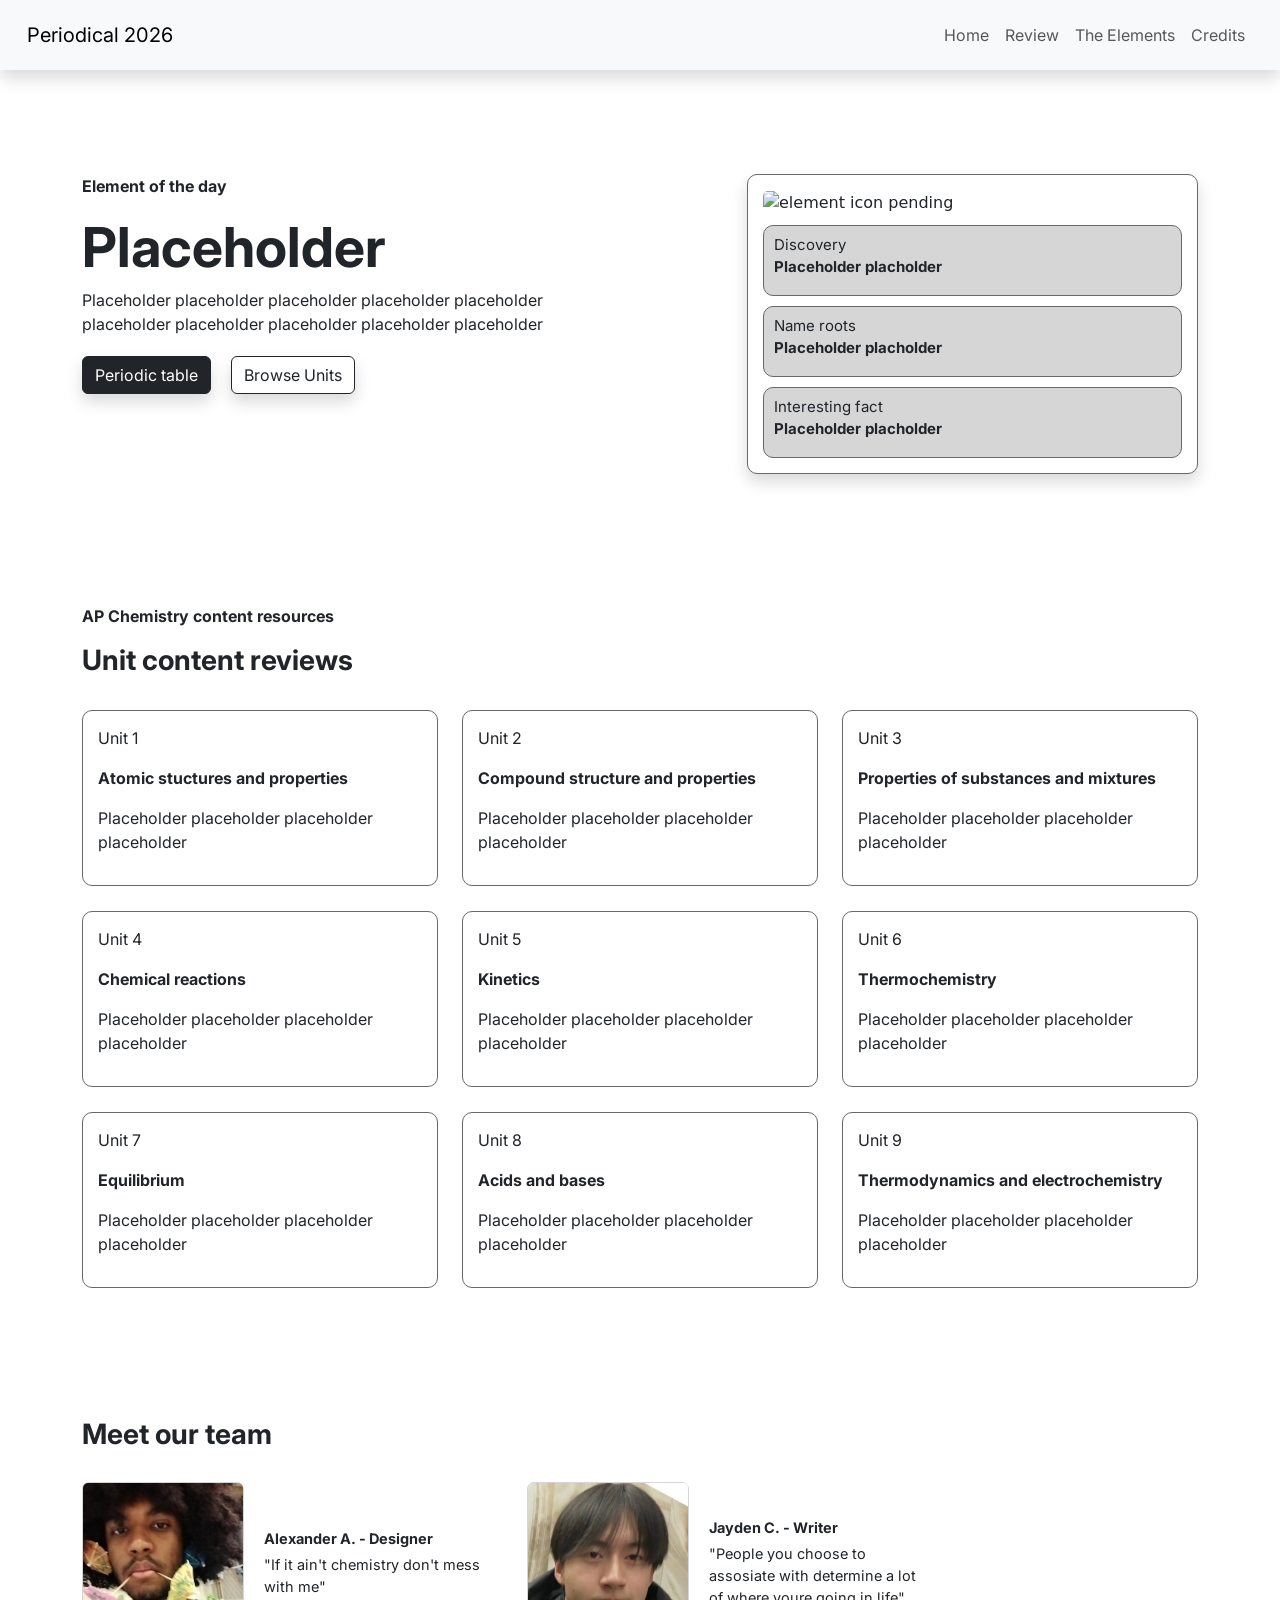
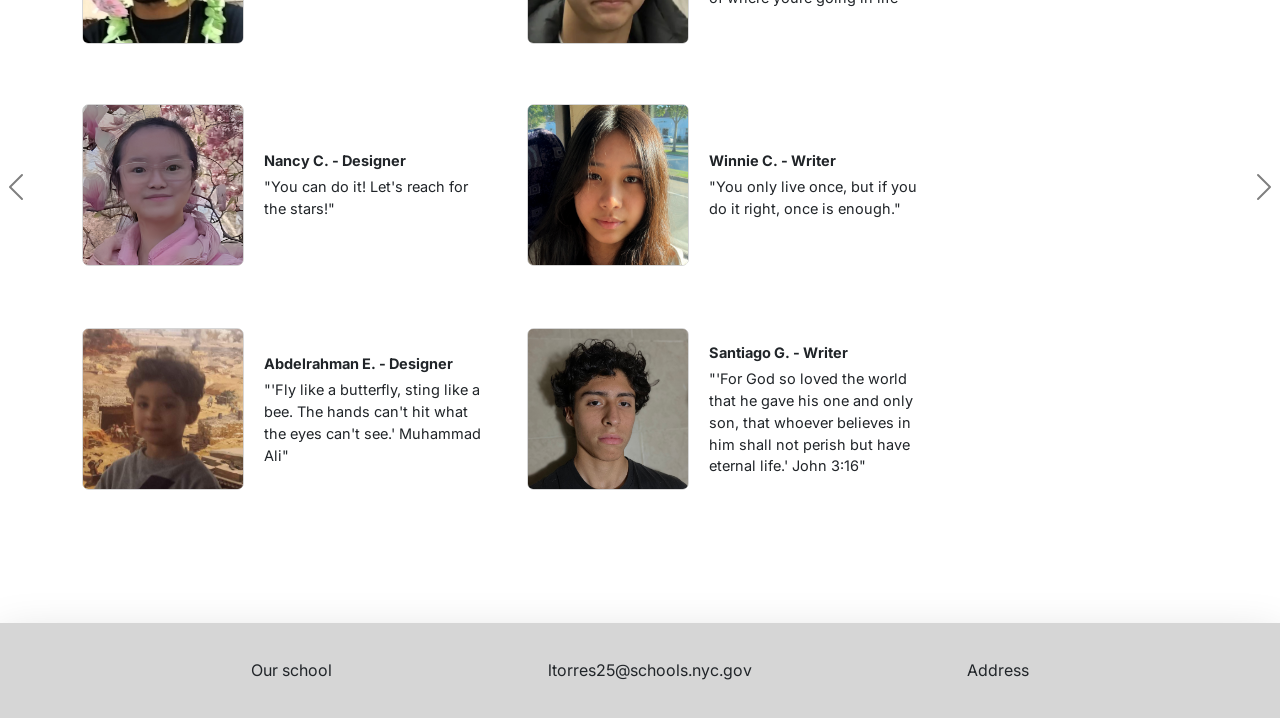
==== commit ed043703: "Merge branch 'kysondev:main' into main" ====
--- a/index.html
+++ b/index.html
@@ -30,6 +30,9 @@
                     <a class="nav-link inter-regular" aria-current="page" href="#unit-content">Review</a>
                 </li>
                 <li class="nav-item">
+                    <a class="nav-link inter-regular" aria-current="page" href="periodicTable.html">The Elements</a>
+                </li>
+                <li class="nav-item">
                     <a class="nav-link inter-regular" aria-current="page" href="#credits">Credits</a>
                 </li>
                 </ul>
@@ -249,11 +252,11 @@
                             </div>
                             <div class="person">
                                 <div class="picture">
-                                    <img src="https://cdn.pixabay.com/photo/2015/10/05/22/37/blank-profile-picture-973460_1280.png" width="160px" height="160px">
+                                    <img src="imgs/Lixin Huang.png" width="160px" height="160px">
                                 </div>
                                 <div class="description">
                                     <p class="name inter-bold">Lixin H. - Designer</p>
-                                    <p class="inter-regular">"Placeholder placeholder placeholder placeholder"</p>
+                                    <p class="inter-regular">"You can’t add more time to your life but you can add more life to your time."</p>
                                 </div>
                             </div>
                             <div class="person">
@@ -334,7 +337,7 @@
                             </div>
                             <div class="person">
                                 <div class="picture">
-                                    <img src="https://cdn.pixabay.com/photo/2015/10/05/22/37/blank-profile-picture-973460_1280.png" width="160px" height="160px">
+                                    <img src="imgs/Leo Lin.jpg" width="160px" height="160px">
                                 </div>
                                 <div class="description">
                                     <p class="name inter-bold">Leo L. - Designer</p>
@@ -347,11 +350,11 @@
                         <div class="profiles">
                             <div class="person">
                                 <div class="picture">
-                                    <img src="https://cdn.pixabay.com/photo/2015/10/05/22/37/blank-profile-picture-973460_1280.png" width="160px" height="160px">
+                                    <img src="imgs/Ryan Lin.jpg" width="160px" height="160px">
                                 </div>
                                 <div class="description">
                                     <p class="name inter-bold">Ryan L. - Designer</p>
-                                    <p class="inter-regular">"Placeholder placeholder placeholder placeholder"</p>
+                                    <p class="inter-regular">"a"</p>
                                 </div>
                             </div>
                             <div class="person">
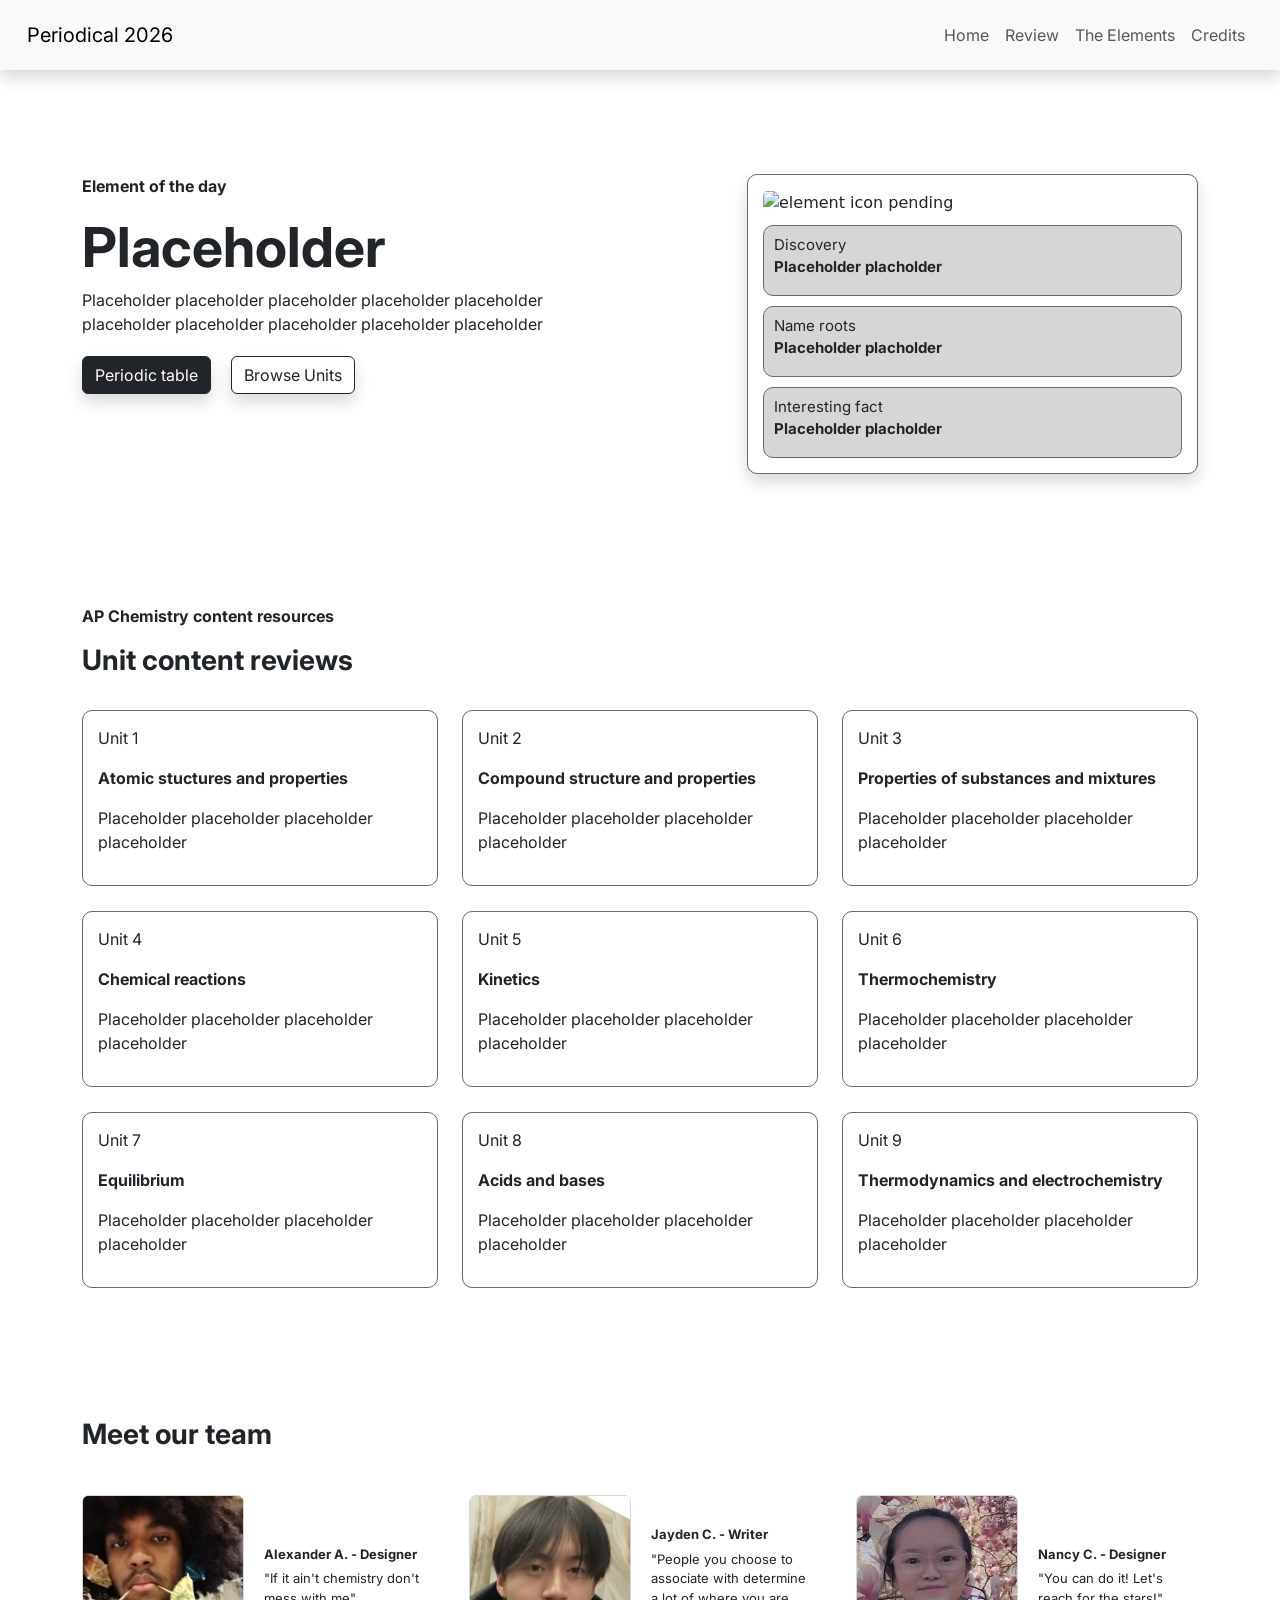
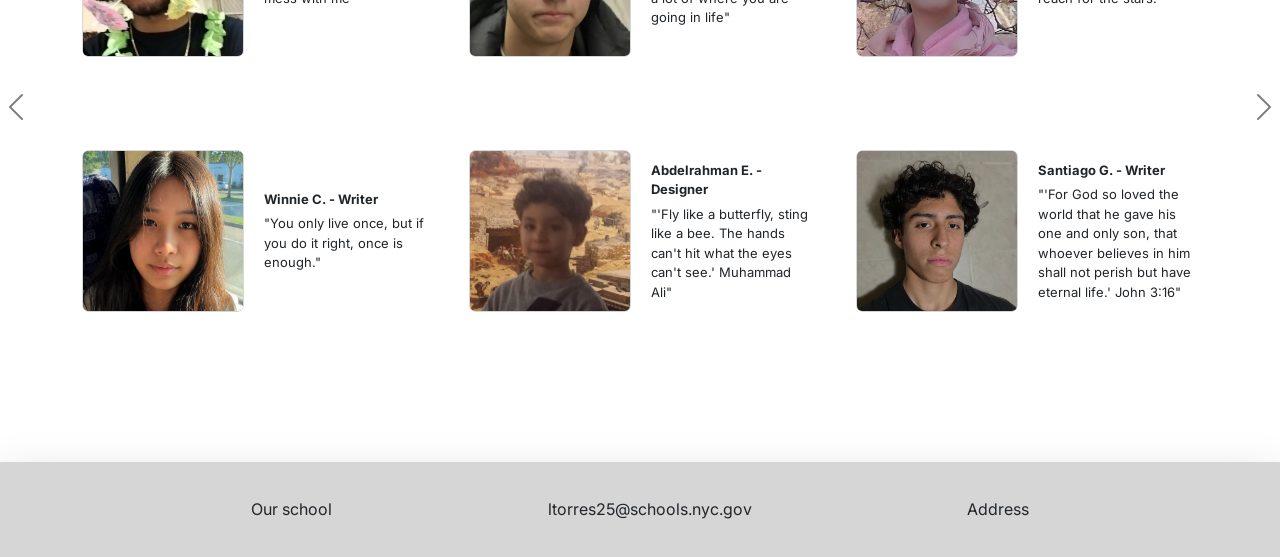
==== commit 8ea6d0f5: "Merge pull request #59 from tinax8774/main" ====
--- a/index.html
+++ b/index.html
@@ -189,7 +189,7 @@
                                 </div>
                                 <div class="description">
                                     <p class="name inter-bold">Jayden C. - Writer</p>
-                                    <p class="inter-regular">"People you choose to assosiate with determine a lot of where youre going in life"</p>
+                                    <p class="inter-regular">"People you choose to associate with determine a lot of where you are going in life"</p>
                                 </div>
                             </div>
                             <div class="person">
@@ -238,16 +238,16 @@
                                 </div>
                                 <div class="description">
                                     <p class="name inter-bold">Sara G. - Writer</p>
-                                    <p class="inter-regular" style="font-size: 13px">"Knowing is better than wondering. Waking is better than sleeping, and even the biggest failure, even the worst mistake, beats the hell out of never trying."</p>
-                                </div>
-                            </div>
-                            <div class="person">
-                                <div class="picture">
-                                    <img src="https://cdn.pixabay.com/photo/2015/10/05/22/37/blank-profile-picture-973460_1280.png" width="160px" height="160px">
+                                    <p class="inter-regular" style="font-size: 13px">"Knowing is better than wondering. Being awake is better than sleeping, and even the biggest failure, even the worst mistake, beats the hell out of never trying."</p>
+                                </div>
+                            </div>
+                            <div class="person">
+                                <div class="picture">
+                                    <img src="imgs/Qilin Guo.png" width="160px" height="160px">
                                 </div>
                                 <div class="description">
                                     <p class="name inter-bold">Qilin G. - Writer</p>
-                                    <p class="inter-regular">"Placeholder placeholder placeholder placeholder"</p>
+                                    <p class="inter-regular">"Tomorrow is another day "</p>
                                 </div>
                             </div>
                             <div class="person">
@@ -359,11 +359,11 @@
                             </div>
                             <div class="person">
                                 <div class="picture">
-                                    <img src="https://cdn.pixabay.com/photo/2015/10/05/22/37/blank-profile-picture-973460_1280.png" width="160px" height="160px">
+                                    <img src="imgs/Xue Lin.png" width="160px" height="160px">
                                 </div>
                                 <div class="description">
                                     <p class="name inter-bold">Xue L. - Writer</p>
-                                    <p class="inter-regular">"Placeholder placeholder placeholder placeholder"</p>
+                                    <p class="inter-regular">“B possitive :P”</p>
                                 </div>
                             </div>
                             <div class="person">
--- a/style.css
+++ b/style.css
@@ -17,15 +17,15 @@
 .spacing {
   margin-bottom: 130px;
 }
-#daily-element{
-    margin-top: 150px;
-    padding: 0px 60px 0px 60px;
-    width: 100%;
+#daily-element {
+  margin-top: 150px;
+  padding: 0px 60px 0px 60px;
+  width: 100%;
 }
 #element-name {
   font-size: 55px;
 }
-#button-align{
+#button-align {
   display: flex;
   align-content: center;
   margin-top: 20px;
@@ -44,11 +44,11 @@
   margin-left: auto;
   width: 500px;
 }
-.align-self-flex-end{
-  display:flex;
+.align-self-flex-end {
+  display: flex;
   align-self: flex-end;
 }
-.box{
+.box {
   background-color: #d6d6d6;
   border: 1px solid #696969;
   border-radius: 10px;
@@ -57,15 +57,15 @@
   margin-top: 10px;
   font-size: 15px;
 }
-.sub-title{
+.sub-title {
   margin: 8px 0px 0px 0px;
 }
 
-#unit-content{
+#unit-content {
   padding: 0px 60px 0px 60px;
   width: 100%;
 }
-.units{
+.units {
   background-color: #fff;
   border: 1px solid #696969;
   border-radius: 10px;
@@ -73,11 +73,11 @@
   margin-top: 25px;
 }
 a {
-    text-decoration: none;
-    color: inherit;
-    /* display:block; */
+  text-decoration: none;
+  color: inherit;
+  /* display:block; */
 }
-img{
+img {
   border-radius: 5px;
 }
 
@@ -86,7 +86,7 @@
   position: relative;
 }
 .profiles {
-  display:flex;
+  display: flex;
   flex-wrap: wrap;
   gap: 45px;
   justify-content: flex-start;
@@ -96,26 +96,32 @@
 /* .top-row{
   margin-bottom: 55px;
 } */
-.person{
+.person {
   display: flex;
-  align-items:center;
+  align-items: center;
   gap: 20px;
 }
 .picture {
-  margin:auto;
+  margin: auto;
   border: 1px solid #d6d6d6;
   border-radius: 7px;
 }
 .description {
   margin: auto;
-  width:218px;
+  width: 218px;
   font-size: 14.5px;
 }
-.name{
+@media (width < 1400px) {
+  .description {
+    width: 160px;
+    font-size: 13px;
+  }
+}
+.name {
   margin: 16px 0px 5px 0px;
 }
 
-.carousel{
+.carousel {
   margin-top: 30px;
 }
 .carousel-control-prev {
@@ -125,17 +131,66 @@
   right: -150px;
 }
 
-#footer{
+#footer {
   background-color: #d6d6d6;
   margin-top: 130px;
 }
-footer{
+footer {
   display: flex;
   justify-content: space-evenly;
   align-items: baseline;
   margin: auto;
-  text-align:center;
+  text-align: center;
   flex-wrap: wrap;
   align-content: center;
   padding: 35px;
 }
+
+.eyebrow {
+  font-size: 0.75rem;
+  text-transform: uppercase;
+  letter-spacing: 0.1em;
+  color: #888;
+}
+
+.question-card {
+  background: #fff;
+  border: 1px solid #e0e0e0;
+  border-radius: 8px;
+  padding: 24px;
+  margin-bottom: 20px;
+}
+
+.question-text {
+  font-weight: 600;
+  margin-bottom: 16px;
+}
+
+.option {
+  display: flex;
+  align-items: center;
+  gap: 12px;
+  padding: 12px 16px;
+  border: 1px solid #e0e0e0;
+  border-radius: 6px;
+  margin-bottom: 10px;
+  cursor: pointer;
+}
+
+.option:hover {
+  background-color: #f9f9f9;
+}
+
+.btn-submit {
+  background-color: #1a1a1a;
+  color: #fff;
+  border: none;
+  padding: 12px 32px;
+  border-radius: 6px;
+  font-size: 1rem;
+  cursor: pointer;
+}
+
+.btn-submit:hover {
+  background-color: #333;
+}
